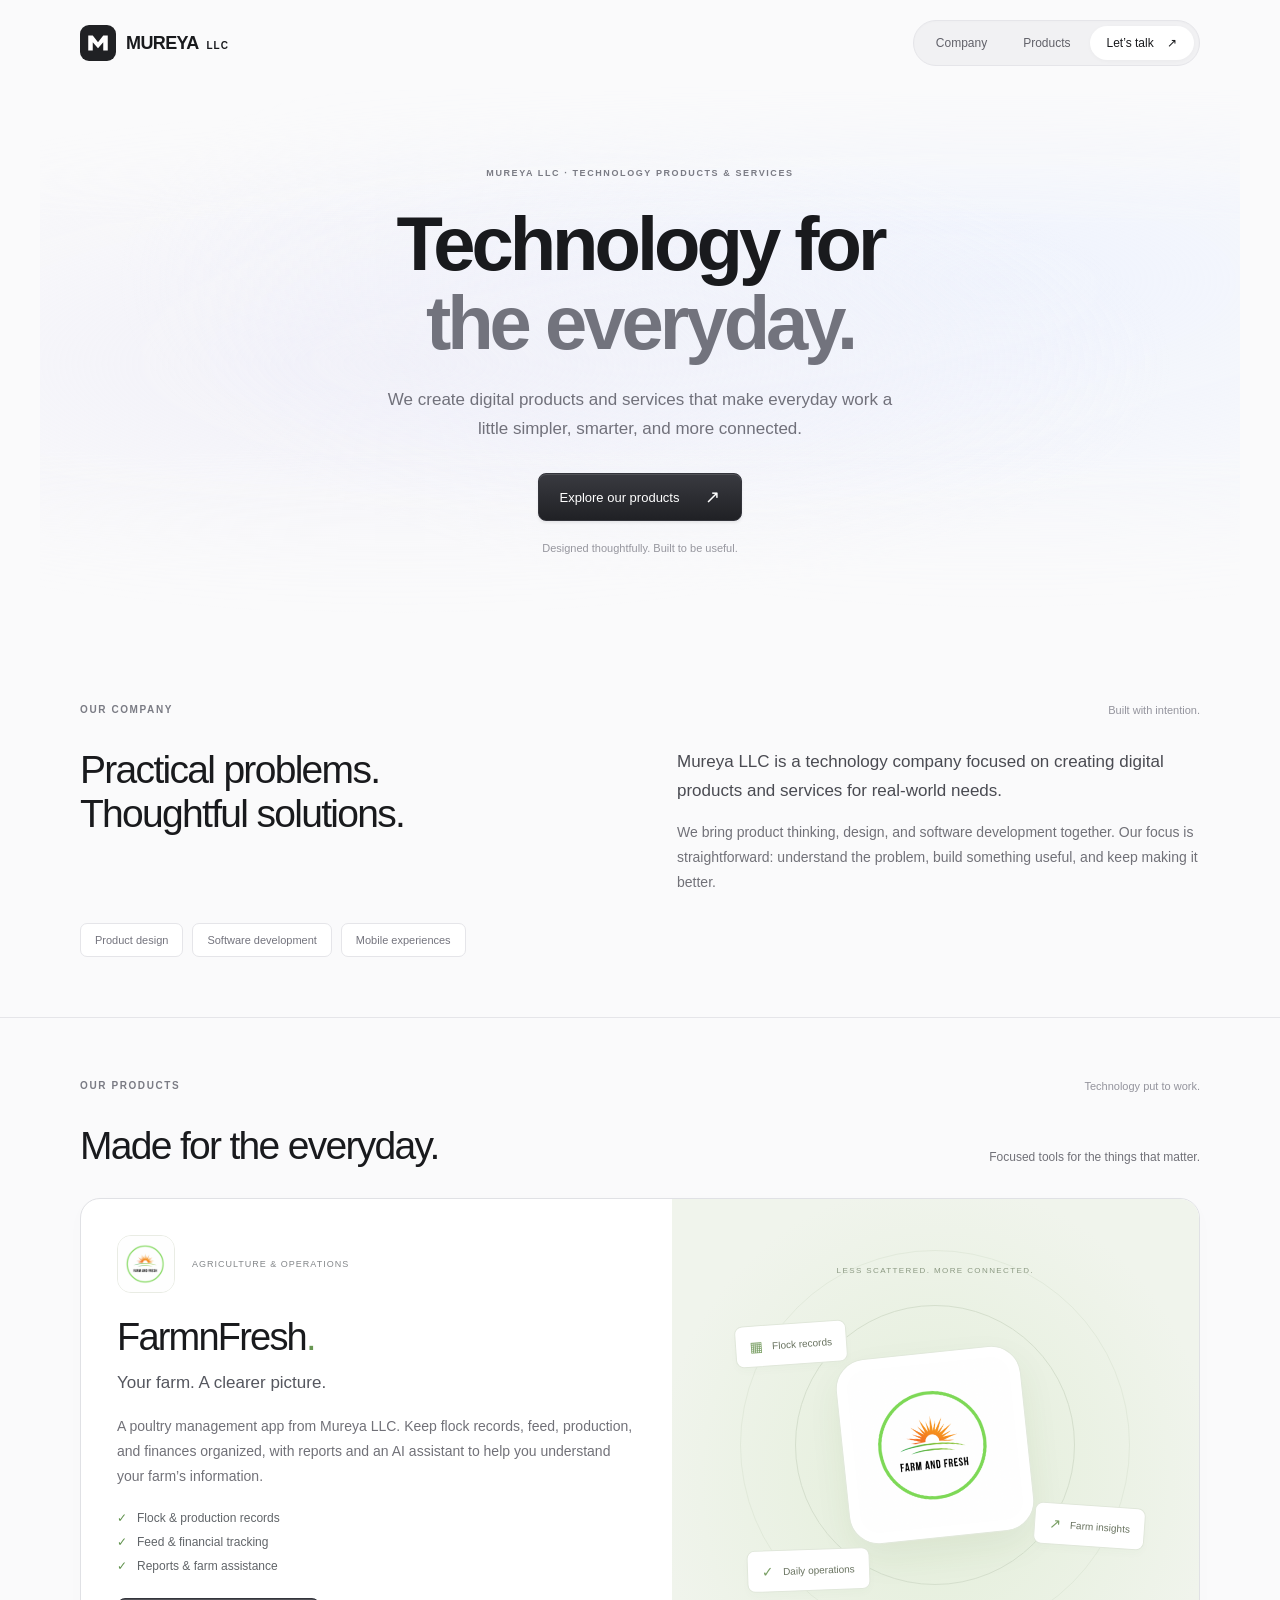
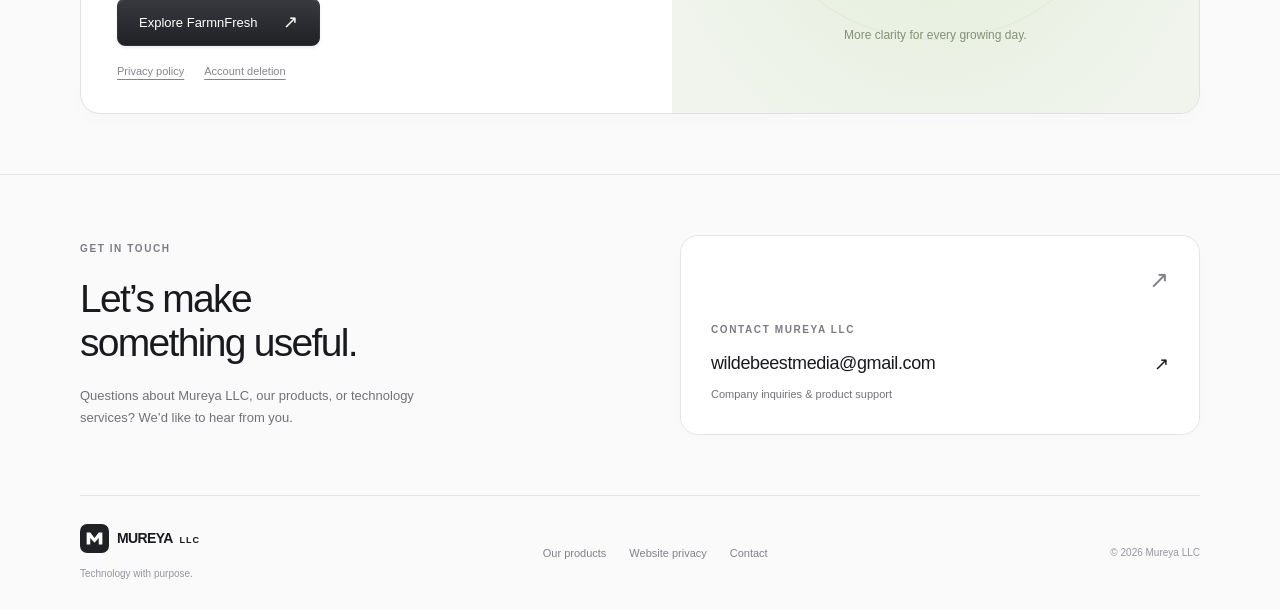
==== index.html @ 119512de "Publish Mureya LLC company website" ====
<!doctype html>
<html lang="en">
<head>
  <meta charset="utf-8">
  <meta name="viewport" content="width=device-width, initial-scale=1">
  <meta name="description" content="Mureya LLC is a technology company creating thoughtful digital products and services. Discover FarmnFresh, our poultry management app.">
  <meta name="theme-color" content="#f6f5ef">
  <meta property="og:title" content="Mureya LLC — Technology with purpose">
  <meta property="og:description" content="Thoughtful digital products and services, built around real-world needs.">
  <meta property="og:type" content="website">
  <meta property="og:url" content="https://lemsonmureya.github.io/mureyallc/">
  <link rel="canonical" href="https://lemsonmureya.github.io/mureyallc/">
  <link rel="icon" href="mark.svg" type="image/svg+xml">
  <link rel="stylesheet" href="style.css">
  <title>Mureya LLC — Technology with purpose</title>
</head>
<body>
  <a class="skip-link" href="#main">Skip to content</a>
  <header class="header wrap">
    <a class="brand" href="./" aria-label="Mureya LLC home"><img src="mark.svg" width="36" height="36" alt=""><span>MUREYA <small>LLC</small></span></a>
    <nav aria-label="Main navigation"><a href="#about">Company</a><a href="#products">Products</a><a class="nav-contact" href="#contact">Let’s talk <span aria-hidden="true">↗</span></a></nav>
  </header>
  <main id="main">
    <section class="hero wrap" aria-labelledby="hero-title">
      <div class="hero-copy">
        <p class="eyebrow"><span class="dot"></span> MUREYA LLC · TECHNOLOGY PRODUCTS & SERVICES</p>
        <h1 id="hero-title">Technology for<br><span>the everyday.</span></h1>
        <p class="lead">We create digital products and services that make everyday work a little simpler, smarter, and more connected.</p>
        <a class="button dark" href="#products">Explore our products <span aria-hidden="true">↗</span></a>
        <div class="hero-note"><span class="small-line"></span> Designed thoughtfully. Built to be useful.</div>
      </div>
    </section>
    <section class="section wrap" id="about" aria-labelledby="about-title">
      <div class="section-top"><p class="eyebrow">OUR COMPANY</p><span class="section-aside">Built with intention.</span></div>
      <div class="about-grid"><h2 id="about-title">Practical problems.<br>Thoughtful solutions.</h2><div><p class="body-large">Mureya LLC is a technology company focused on creating digital products and services for real-world needs.</p><p class="muted">We bring product thinking, design, and software development together. Our focus is straightforward: understand the problem, build something useful, and keep making it better.</p></div></div>
      <div class="capabilities" aria-label="Our focus"><span>Product design</span><span>Software development</span><span>Mobile experiences</span></div>
    </section>
    <section class="products-section" id="products" aria-labelledby="products-title"><div class="wrap section">
      <div class="section-top"><p class="eyebrow">OUR PRODUCTS</p><span class="section-aside">Technology put to work.</span></div>
      <div class="products-heading"><h2 id="products-title">Made for the everyday.</h2><p>Focused tools for the things that matter.</p></div>
      <article class="product-card">
        <div class="product-copy"><div class="product-brand"><img src="farmnfresh.svg" alt="Farm and Fresh logo" width="72" height="72" loading="lazy"><span class="product-type">AGRICULTURE & OPERATIONS</span></div><h3>FarmnFresh<span class="product-dot">.</span></h3><p class="product-tagline">Your farm. A clearer picture.</p><p class="muted">A poultry management app from Mureya LLC. Keep flock records, feed, production, and finances organized, with reports and an AI assistant to help you understand your farm’s information.</p><ul class="feature-list"><li>Flock & production records</li><li>Feed & financial tracking</li><li>Reports & farm assistance</li></ul><a class="button dark" href="https://sites.google.com/view/farmnfresh/support">Explore FarmnFresh <span aria-hidden="true">↗</span></a><div class="product-links"><a href="https://sites.google.com/view/farmnfresh/privacy-policy">Privacy policy</a><a href="https://sites.google.com/view/farmnfresh/account-deletion">Account deletion</a></div></div>
        <div class="product-visual"><span class="visual-note">LESS SCATTERED. MORE CONNECTED.</span><div class="farm-orbit" aria-hidden="true"><div class="orbit-ring ring-one"></div><div class="orbit-ring ring-two"></div><div class="logo-tile"><img src="farmnfresh.svg" width="164" height="164" alt="" loading="lazy"></div><div class="floating-label label-one"><span>▦</span> Flock records</div><div class="floating-label label-two"><span>↗</span> Farm insights</div><div class="floating-label label-three"><span>✓</span> Daily operations</div></div><p>More clarity for every growing day.</p></div>
      </article>
    </div></section>
    <section class="section wrap contact" id="contact" aria-labelledby="contact-title"><div><p class="eyebrow">GET IN TOUCH</p><h2 id="contact-title">Let’s make<br>something useful.</h2><p>Questions about Mureya LLC, our products, or technology services? We’d like to hear from you.</p></div><div class="contact-card"><span class="contact-icon" aria-hidden="true">↗</span><p class="eyebrow">CONTACT MUREYA LLC</p><a class="email" href="mailto:wildebeestmedia@gmail.com">wildebeestmedia@gmail.com <span aria-hidden="true">↗</span></a><p>Company inquiries & product support</p></div></section>
  </main>
  <footer class="wrap footer"><div><a class="brand" href="./"><img src="mark.svg" width="29" height="29" alt=""><span>MUREYA <small>LLC</small></span></a><p>Technology with purpose.</p></div><nav aria-label="Footer navigation"><a href="#products">Our products</a><a href="privacy.html">Website privacy</a><a href="#contact">Contact</a></nav><span class="copyright">© 2026 Mureya LLC</span></footer>
</body>
</html>
---- style.css ----
:root { --ink:#191a1d; --muted:#717178; --line:#e5e5e9; --paper:#fafafb; }
* { box-sizing:border-box; }
html { scroll-behavior:smooth; scroll-padding-top:30px; }
body { margin:0; background:var(--paper); color:var(--ink); font-family:Arial,Helvetica,sans-serif; -webkit-font-smoothing:antialiased; }
a { color:inherit; text-decoration:none; -webkit-tap-highlight-color:transparent; }
a:hover { text-decoration:underline; text-underline-offset:4px; }
a:focus-visible { outline:3px solid #677bb4; outline-offset:5px; }
img { display:block; max-width:100%; }
p,h1,h2,h3 { margin:0; }
p { line-height:1.7; }
.wrap { width:calc(100% - 64px); max-width:1120px; margin-inline:auto; }
.header { height:86px; display:flex; justify-content:space-between; align-items:center; }
.brand { display:inline-flex; align-items:center; gap:10px; font-size:18px; font-weight:650; letter-spacing:-.6px; }
.brand small { font-size:10px; letter-spacing:1px; margin-left:4px; }
.brand:hover { text-decoration:none; }
.header nav { display:flex; align-items:center; padding:5px; gap:2px; border:1px solid var(--line); background:#f1f1f3; border-radius:50px; box-shadow:inset 0 1px 2px #00000004; }
.header nav a { font-size:12px; padding:10px 17px; border-radius:30px; color:#616169; }
.header nav a:hover { background:#fff; text-decoration:none; color:var(--ink); }
.header nav .nav-contact { background:#fff; color:var(--ink); box-shadow:0 1px 4px #00000008; }
.nav-contact span { margin-left:10px; }
.hero { text-align:center; position:relative; padding:80px 20px 88px; max-width:1200px; width:100%; }
.hero:before { content:''; position:absolute; inset:0; z-index:-1; background:radial-gradient(ellipse at 30% 50%,#eae9f780,transparent 65%),radial-gradient(ellipse at 80% 35%,#e8efff8c,transparent 65%); mask-image:linear-gradient(transparent,#000 25%,#000 65%,transparent); }
.hero-copy { max-width:780px; margin:auto; }
.eyebrow { font-size:10px; letter-spacing:1.6px; line-height:1.6; font-weight:600; color:#7a7b84; }
.hero .eyebrow { justify-content:center; font-size:9px; }
.dot { display:none; }
h1 { font-size:clamp(46px,6vw,76px); line-height:1.04; font-weight:550; letter-spacing:-4px; margin:24px 0; }
h1 span { color:#72737d; }
.lead { font-size:17px; color:#71717b; max-width:530px; margin:0 auto 29px; }
.button { display:inline-flex; align-items:center; justify-content:space-between; gap:26px; padding:14px 21px; border-radius:8px; font-size:13px; font-weight:500; transition:transform .15s,box-shadow .15s; }
.button:hover { text-decoration:none; transform:translateY(-1px); box-shadow:0 5px 12px #00000015; }
.dark { color:#fff; background:linear-gradient(#393a40,#202125); box-shadow:inset 0 1px 0 #ffffff20,0 2px 3px #00000013; border:1px solid #34353c; }
.button span { font-size:18px; line-height:1; }
.hero-note { font-size:11px; color:#96969e; margin-top:21px; }
.section { padding-block:60px; }
.section-top { display:flex; justify-content:space-between; align-items:center; margin-bottom:30px; }
.section-aside { font-size:11px; color:#94949d; }
.about-grid { display:grid; grid-template-columns:1fr 1fr; gap:74px; }
h2 { font-size:clamp(29px,3.2vw,39px); line-height:1.13; letter-spacing:-1.7px; font-weight:500; }
.body-large { font-size:17px; color:#4a4b52; margin-bottom:14px; }
.muted { font-size:14px; color:var(--muted); line-height:1.8; }
.capabilities { display:flex; gap:9px; margin-top:27px; }
.capabilities span { font-size:11px; color:#74747e; border:1px solid var(--line); border-radius:7px; padding:10px 14px; background:#fff; }
.products-section { border-block:1px solid var(--line); }
.products-heading { display:flex; align-items:end; justify-content:space-between; gap:30px; margin-bottom:30px; }
.products-heading p { font-size:12px; color:var(--muted); }
.product-card { display:grid; grid-template-columns:1.12fr 1fr; border:1px solid #e0e1e5; border-radius:20px; overflow:hidden; background:#fff; box-shadow:0 5px 20px #1f244204; }
.product-copy { padding:36px; }
.product-brand { display:flex; align-items:center; gap:17px; margin-bottom:23px; }
.product-brand img { border:1px solid #e9ece4; border-radius:14px; width:58px; height:58px; }
.product-type { font-size:9px; letter-spacing:1px; color:#84878a; }
.product-copy h3 { font-size:38px; font-weight:500; letter-spacing:-1.8px; }
.product-dot { color:#679652; }
.product-tagline { font-size:17px; margin:10px 0 16px; color:#55575f; }
.feature-list { list-style:none; padding:0; margin:22px 0 25px; display:flex; flex-direction:column; gap:10px; color:#616569; font-size:12px; }
.feature-list li:before { content:'✓'; color:#60924d; padding-right:10px; }
.product-links { display:flex; gap:20px; font-size:11px; color:#85868c; margin-top:19px; }
.product-links a { text-decoration:underline; text-underline-offset:4px; }
.product-visual { background:radial-gradient(ellipse at 50% 55%,#e3eed9,#f0f4ec 75%); display:flex; flex-direction:column; justify-content:center; align-items:center; overflow:hidden; padding:30px 14px; }
.visual-note { font-size:8px; letter-spacing:1.4px; color:#8b9982; }
.farm-orbit { height:340px; width:100%; max-width:420px; display:grid; place-items:center; position:relative; }
.orbit-ring { position:absolute; width:280px; height:280px; border:1px solid #d5dfcd; border-radius:50%; }
.ring-two { width:390px; height:390px; opacity:.5; }
.logo-tile { position:relative; padding:10px; background:#fff; border:1px solid #e1e8db; border-radius:30px; box-shadow:0 15px 35px #425f2710; transform:rotate(-6deg); }
.logo-tile img { border-radius:20px; }
.floating-label { position:absolute; display:flex; align-items:center; gap:9px; border:1px solid #e0e7da; border-radius:8px; padding:12px 14px; font-size:10px; background:#fff; box-shadow:0 4px 9px #425f2705; color:#697360; }
.floating-label span { color:#789e63; font-size:14px; }
.label-one { top:48px; left:10px; transform:rotate(-4deg); }
.label-two { bottom:68px; right:0; transform:rotate(4deg); }
.label-three { bottom:24px; left:22px; transform:rotate(-2deg); }
.product-visual>p { font-size:12px; color:#839075; position:relative; margin-top:10px; }
.contact { display:grid; grid-template-columns:1fr 1fr; gap:80px; align-items:center; }
.contact h2 { margin-block:20px; }
.contact>div>p:last-child { font-size:13px; color:var(--muted); max-width:355px; }
.contact-card { background:#fff; border:1px solid var(--line); border-radius:18px; padding:30px; box-shadow:0 3px 10px #22223803; }
.contact-icon { display:block; text-align:right; font-size:24px; margin-bottom:28px; color:#81818c; }
.email { display:flex; justify-content:space-between; gap:8px; margin:15px 0 10px; font-size:18px; letter-spacing:-.4px; overflow-wrap:anywhere; }
.contact-card>p:last-child { font-size:11px!important; }
.footer { border-top:1px solid var(--line); padding-block:28px; display:flex; align-items:center; justify-content:space-between; gap:30px; }
.footer .brand { font-size:14px; gap:8px; }
.footer .brand small { font-size:9px; }
.footer p { font-size:10px; color:#95959d; margin-top:8px; }
.footer nav { display:flex; gap:23px; font-size:11px; color:#81818a; }
.copyright { font-size:10px; color:#96969d; }
.skip-link { position:absolute; top:-60px; left:16px; background:var(--ink); color:#fff; padding:12px; z-index:5; }
.skip-link:focus { top:16px; }
.legal { max-width:760px; padding-block:60px; }
.legal h1 { font-size:44px; margin-block:25px; letter-spacing:-2px; }
.legal h2 { font-size:23px; letter-spacing:-.7px; margin:30px 0 12px; }
.legal p { font-size:15px; color:var(--muted); margin-bottom:16px; }
.legal a { text-decoration:underline; text-underline-offset:3px; }
.legal .eyebrow { font-size:10px; }
@media(max-width:780px) {
 .wrap { width:calc(100% - 40px); }.header { height:80px; }.brand { font-size:15px; gap:8px; }.brand img { width:30px; height:30px; }.header nav a { font-size:11px; padding:9px 12px; }
 .hero { width:100%; padding:60px 22px; }h1 { font-size:58px; letter-spacing:-3px; }.lead { font-size:16px; }
 .section { padding-block:46px; }.about-grid,.contact { grid-template-columns:1fr; gap:24px; }.products-heading { display:block; }.products-heading p { margin-top:12px; }.product-card { grid-template-columns:1fr; }
 .product-copy { padding:30px; }.product-visual { padding-block:26px; }.farm-orbit { height:320px; }.contact-card { padding:26px; }.contact-icon { margin-bottom:20px; }
 .footer { flex-wrap:wrap; }.copyright { width:100%; }.section-top { margin-bottom:25px; }
}
@media(max-width:450px) {
 .header nav>a:first-child { display:none; }.header nav a { padding:8px 11px; }.header nav { gap:0; }.nav-contact span { margin-left:5px; }.brand { font-size:14px; }.brand small { font-size:8px; }
 h1 { font-size:46px; letter-spacing:-2.5px; }.hero .eyebrow { font-size:7px; letter-spacing:1.2px; }.lead { font-size:15px; }.hero { padding-block:49px; }.hero-note { font-size:10px; }
 .section-aside { display:none; }.body-large { font-size:16px; }.capabilities { flex-wrap:wrap; gap:7px; }.capabilities span { font-size:10px; padding:9px 11px; }
 .product-copy { padding:25px; }.product-type { font-size:8px; }.product-copy h3 { font-size:35px; }.email { font-size:17px; }.footer nav { width:100%; }.footer { gap:22px; }.legal h1 { font-size:36px; }
}
@media(prefers-reduced-motion:reduce) { html { scroll-behavior:auto; }* { transition:none!important; } }
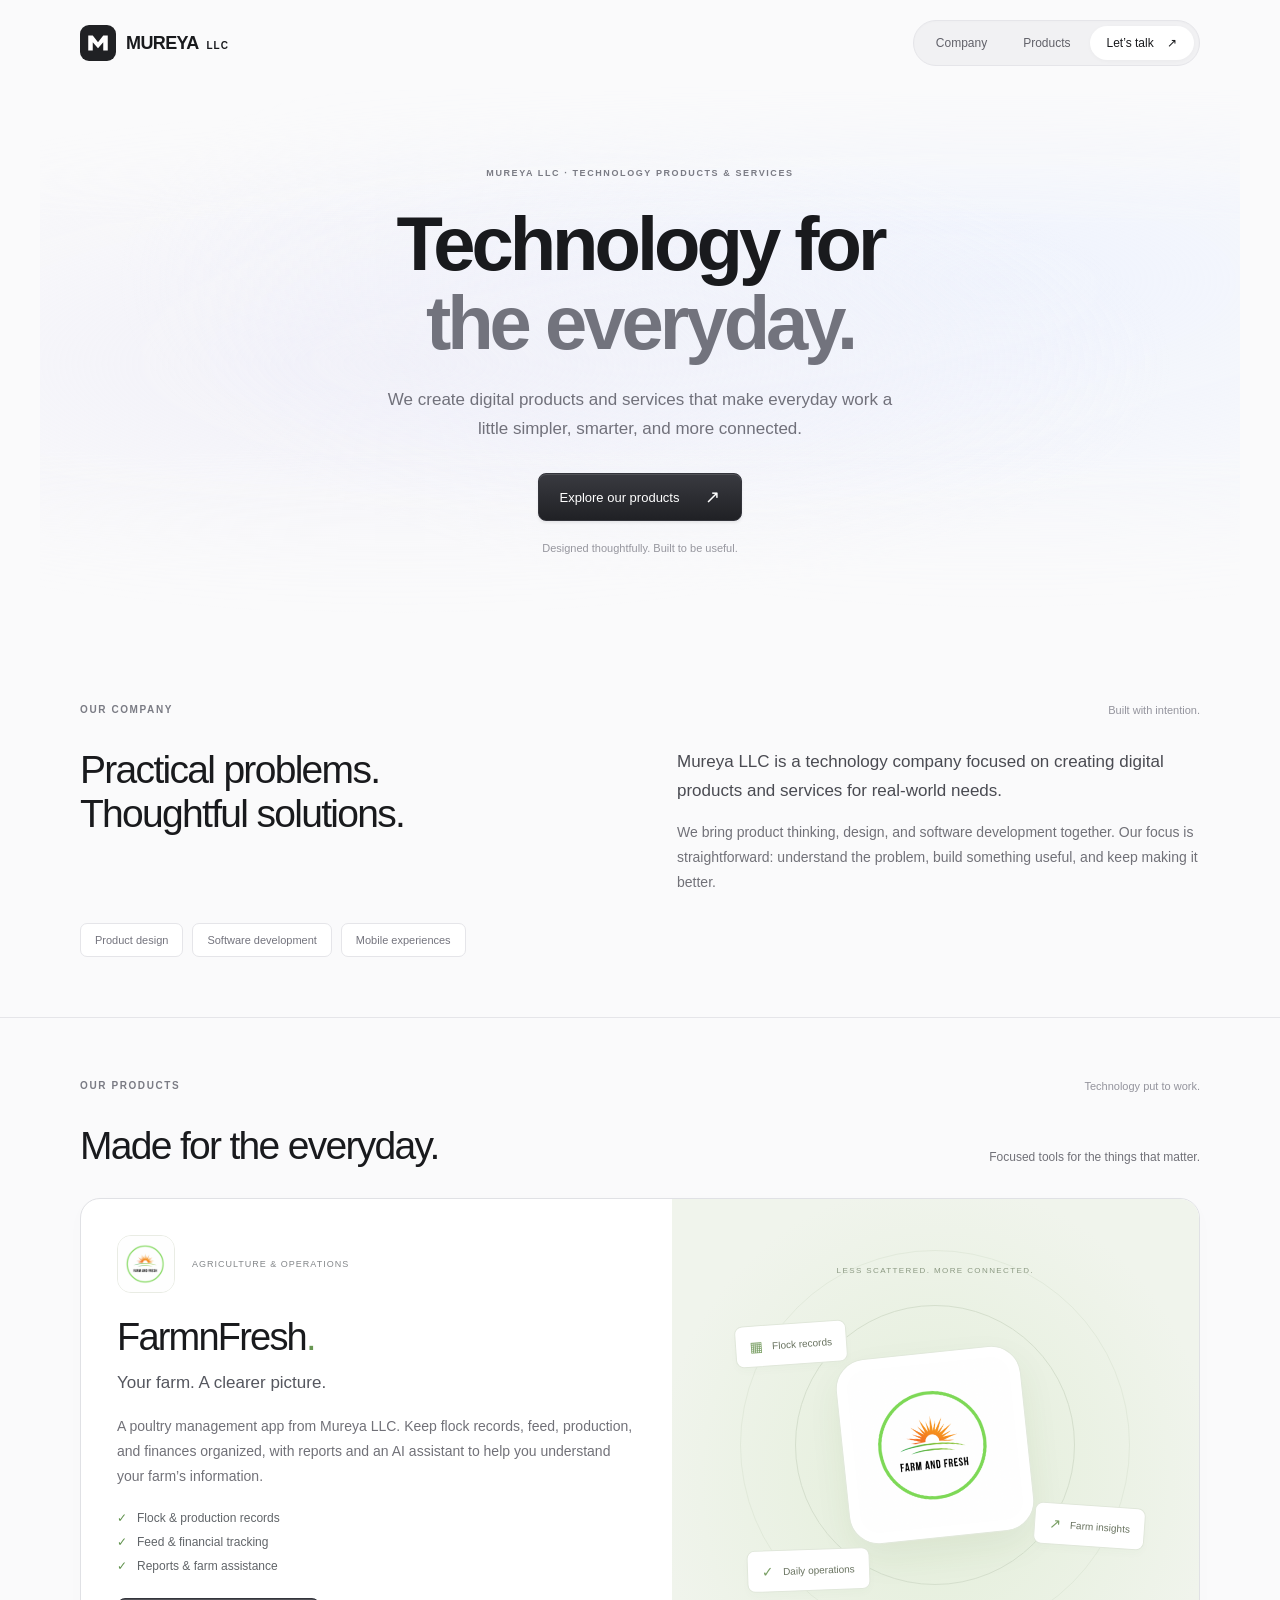
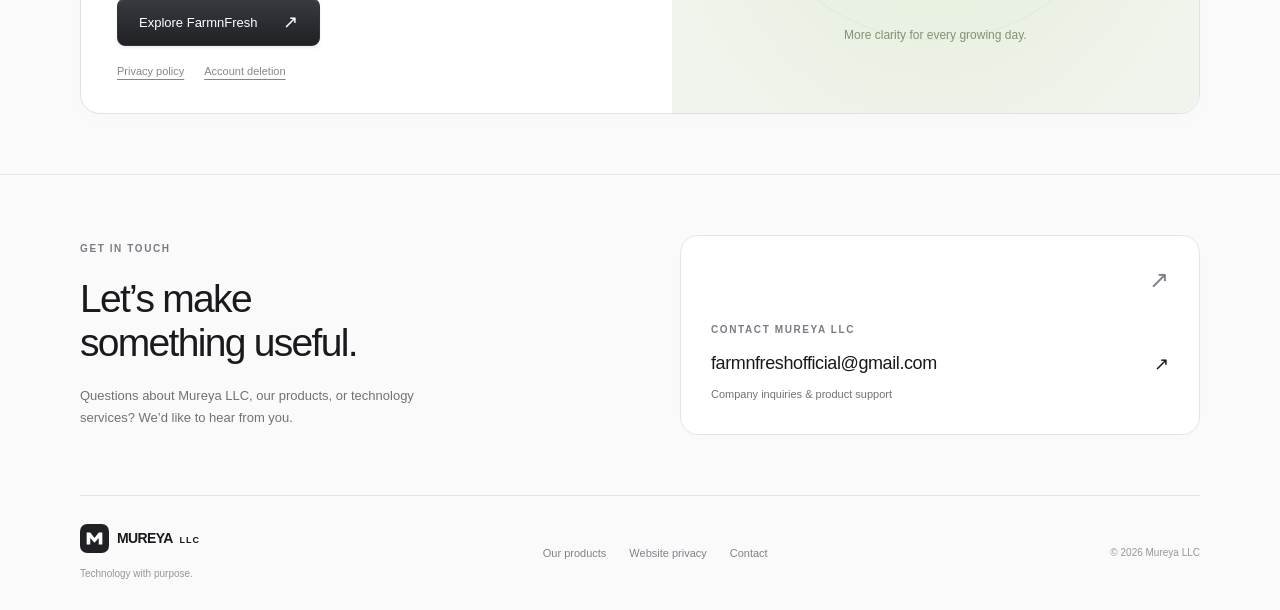
==== commit f408ee8e: "Update public company contact email Updated contact email address for Mureya LLC." ====
--- a/index.html
+++ b/index.html
@@ -2,6 +2,7 @@
 <html lang="en">
 <head>
   <meta charset="utf-8">
+  <meta name="google-site-verification" content="fU3CqNim0tMtdheU_c-kqdygMkRbstVzif8D8Y9d4Bw" />
   <meta name="viewport" content="width=device-width, initial-scale=1">
   <meta name="description" content="Mureya LLC is a technology company creating thoughtful digital products and services. Discover FarmnFresh, our poultry management app.">
   <meta name="theme-color" content="#f6f5ef">
@@ -43,7 +44,7 @@
         <div class="product-visual"><span class="visual-note">LESS SCATTERED. MORE CONNECTED.</span><div class="farm-orbit" aria-hidden="true"><div class="orbit-ring ring-one"></div><div class="orbit-ring ring-two"></div><div class="logo-tile"><img src="farmnfresh.svg" width="164" height="164" alt="" loading="lazy"></div><div class="floating-label label-one"><span>▦</span> Flock records</div><div class="floating-label label-two"><span>↗</span> Farm insights</div><div class="floating-label label-three"><span>✓</span> Daily operations</div></div><p>More clarity for every growing day.</p></div>
       </article>
     </div></section>
-    <section class="section wrap contact" id="contact" aria-labelledby="contact-title"><div><p class="eyebrow">GET IN TOUCH</p><h2 id="contact-title">Let’s make<br>something useful.</h2><p>Questions about Mureya LLC, our products, or technology services? We’d like to hear from you.</p></div><div class="contact-card"><span class="contact-icon" aria-hidden="true">↗</span><p class="eyebrow">CONTACT MUREYA LLC</p><a class="email" href="mailto:wildebeestmedia@gmail.com">wildebeestmedia@gmail.com <span aria-hidden="true">↗</span></a><p>Company inquiries & product support</p></div></section>
+    <section class="section wrap contact" id="contact" aria-labelledby="contact-title"><div><p class="eyebrow">GET IN TOUCH</p><h2 id="contact-title">Let’s make<br>something useful.</h2><p>Questions about Mureya LLC, our products, or technology services? We’d like to hear from you.</p></div><div class="contact-card"><span class="contact-icon" aria-hidden="true">↗</span><p class="eyebrow">CONTACT MUREYA LLC</p><a class="email" href="mailto:farmnfreshofficial@gmail.com">farmnfreshofficial@gmail.com <span aria-hidden="true">↗</span></a><p>Company inquiries & product support</p></div></section>
   </main>
   <footer class="wrap footer"><div><a class="brand" href="./"><img src="mark.svg" width="29" height="29" alt=""><span>MUREYA <small>LLC</small></span></a><p>Technology with purpose.</p></div><nav aria-label="Footer navigation"><a href="#products">Our products</a><a href="privacy.html">Website privacy</a><a href="#contact">Contact</a></nav><span class="copyright">© 2026 Mureya LLC</span></footer>
 </body>
